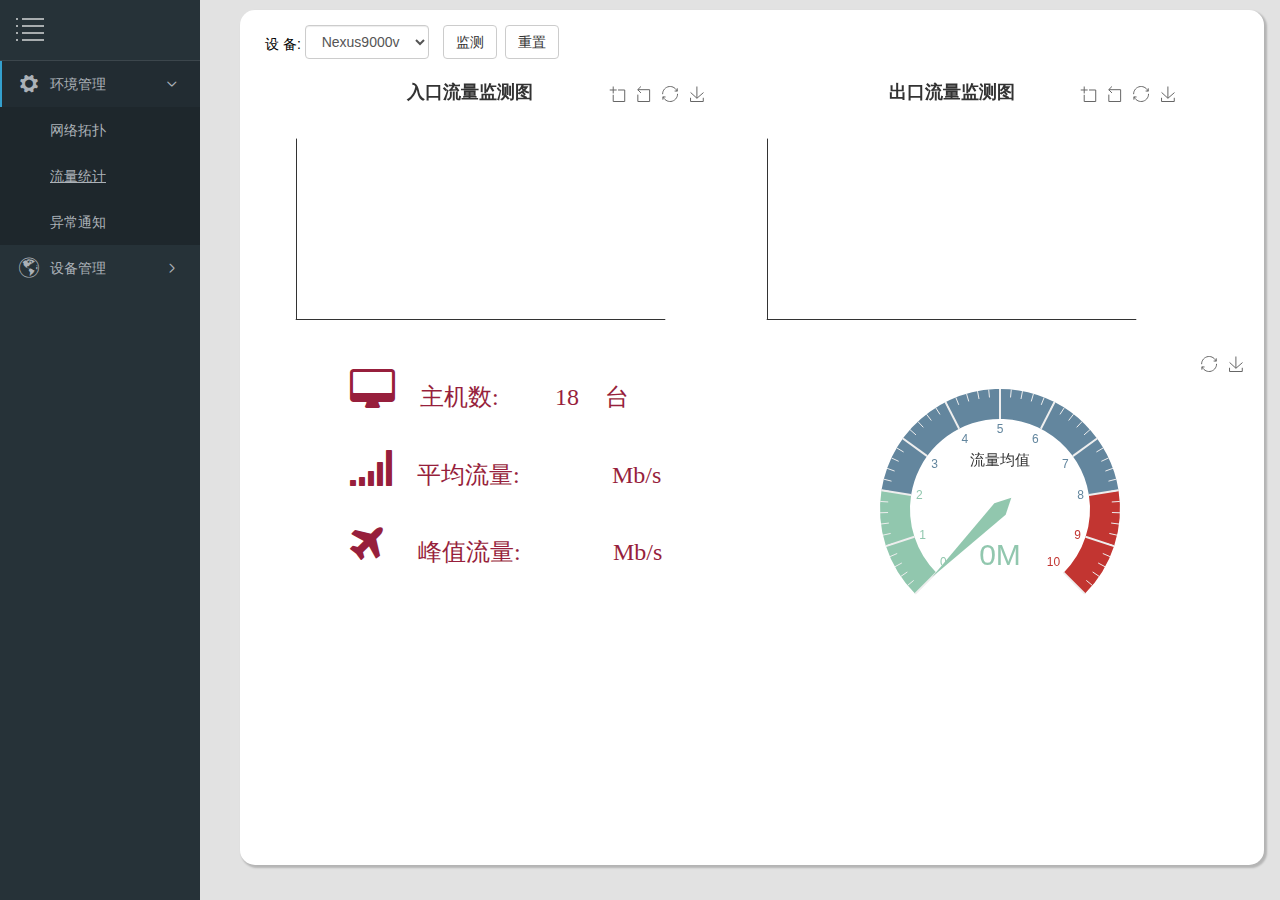
==== tongji.html @ d3734d1b "把源码上传供服务器端下载" ====
<!DOCTYPE html>
<html lang="en">
<head>
    <meta charset="UTF-8">
    <meta name="viewport" content="width=device-width, initial-scale=1.0">
    <!--引入bootstrap文件-->
    <link href="bootstrap/css/bootstrap.min.css" rel="stylesheet">
    <!--引入font-awesome-->
    <link rel="stylesheet" href="font-awesome/css/font-awesome.min.css">
    <!--引入Echarts文件-->
    <script src="js/echarts.min.js"></script>
    <!--引入侧边导航栏-->
    <link href="css/htmleaf-demo.css" rel="stylesheet">
    <link href="css/nav.css" rel="stylesheet">
    <link href="fonts/iconfont.css", rel="stylesheet">
    <script type="text/javascript" src="js/jquery-1.11.0.min.js"></script>
    <script type="text/javascript" src="js/nav.js"></script>

    <link href="css/notiflix-1.3.0.min.css" rel="stylesheet">
    <script type="text/javascript" src="js/notiflix-1.3.0.min.js"></script>
    <title>统计信息</title>

    <style>
        div.info-item{
            margin-top: 15px;
            font-family: Consolas,微软雅黑;
            color: #971f3c;
            width: 80%;
            height: 25%;
        }
        div.card{
            background-color: white;
            height: 100%;
            margin: 10px;
            margin-left: 15px;
            float: left;
            border-radius: 15px;
            box-shadow: 2px 2px 2px 1px rgba(0, 0, 0, 0.2);
        }

    </style>

</head>
<body>

    <div id="placehold" style="width: 220px;height: 100%;float: left"></div>

    <div id="main" class="card" style="width: 80%;height: 95%; float: left;margin-left: 20px;">
        <!--图表-->
        <div style="width: 100%;height:50%;float: left;margin-top: 10px;color: black">
            <form class="form-inline" style="padding-left: 25px;margin-bottom: 15px">
                <div class="form-group">
                    <h5 class="form-control-static">设 备: </h5>
                </div>
                <div class="form-group">
                    <select id="input-device" class="form-control">
                        <option value="R1">Nexus9000v</option>
                        <option value="R1">router1</option>
                        <option value="R2">router2</option>
                    </select>
                </div>
                <input id="btn-jiekou" type="button" style="margin-left: 10px;outline: none" class="btn btn-default" value="监测">
                <input id="btn-reset" type="button" style="margin-left: 5px;outline: none" class="btn btn-default" value="重置">
            </form>

            <div id="line-chart1" style="width: 45%;height: 300px;margin-left:10px;float: left;"></div>

            <div id="line-chart2" style="width: 45%;height: 300px;margin-left:10px;float: left;"></div>



        <div style="width: 100%;height:30%;float: left;margin-top: -30px">

            <div id="digit-info" style="width: 400px;height: 250px;margin-left:110px;float: left;">
                <div class="info-item">
                    <div style="width:auto;float:left;margin-top: 5px">
                        <span class="fa fa-desktop fa-3x"></span>
                    </div>
                    <div style="width: 50%;float: left;margin-left: 25px;">
                        <h3 style="width: 120px">主机数:</h3>
                    </div>
                    <div>
                        <h3 id="hostnum" style="width: 50px;float: left;margin-left: -25px">18</h3>
                    </div>
                    <div style="width: 30px;float: left;">
                        <h3>台</h3>
                    </div>
                </div>

                <div class="info-item">
                    <div style="width:auto;float:left;margin-top: 5px">
                        <span class="fa fa-signal fa-3x"></span>
                    </div>
                    <div style="width: 50%;float: left;margin-left: 25px">
                        <h3 style="width: 120px">平均流量:</h3>
                    </div>
                    <div style="width: 60px;float: left;margin-left: -25px">
                        <h3 id="liuliangvalue-avg"></h3>
                    </div>
                    <div style="width: 30px;float: left;">
                        <h3>Mb/s</h3>
                    </div>
                </div>

                <div class="info-item">
                    <div style="width:auto;float:left;margin-top: 5px">
                        <span class="fa fa-plane fa-3x"></span>
                    </div>
                    <div style="width: 50%;float: left;margin-left: 35px">
                        <h3 style="width: 120px">峰值流量:</h3>
                    </div>
                    <div style="width: 60px;float: left;margin-left: -25px">
                        <h3 id="liuliangvalue-max"></h3>
                    </div>
                    <div style="width: 30px;float: left;">
                        <h3>Mb/s</h3>
                    </div>
                </div>
            </div>

            <div id="gauge-chart" style="width: 500px;height: 320px;margin-left: 0px;float: left"></div>

        </div>

    </div>


    <!--侧边栏-->
    <div class="nav" style="width: 200px;height: 100%;">
        <div class="nav-top">
            <div id="mini" style="border-bottom:1px solid rgba(255,255,255,.1)"><img src="images/mini.png" ></div>
        </div>
        <ul>
            <li class="nav-item">
                <a id="a-huanjing" href="javascript:;"><i class="my-icon nav-icon icon_1"></i><span>环境管理</span><i class="my-icon nav-more"></i></a>
                <ul>
                    <li><a id="nav-item-tuopu" href="javascript:;"><span>网络拓扑</span></a></li>
                    <li><a id="nav-item-info" href="javascript:;"><span>流量统计</span></a></li>
                    <li><a id="nav-item-yichang" href="javascript:;"><span>异常通知</span></a></li>
                </ul>
            </li>
            <li class="nav-item">
                <a href="javascript:;"><i class="my-icon nav-icon icon_2"></i><span>设备管理</span><i class="my-icon nav-more"></i></a>
                <ul>
                    <li><a id="nav-item-shebei" href="javascript:;"><span>设备列表</span></a></li>
                    <li><a id="nav-item-rizhi" href="javascript:;"><span>设备配置</span></a></li>
                </ul>
            </li>
            <!--<li class="nav-item">-->
                <!--<a href="javascript:;"><i class="my-icon nav-icon icon_3"></i><span>其  它</span><i class="my-icon nav-more"></i></a>-->
                <!--<ul>-->
                    <!--<li><a id="nav-item-guanyu" href="javascript:;"><span>关于我们</span></a></li>-->
                <!--</ul>-->
            <!--</li>-->
        </ul>
    </div>
</body>
</html>

<!--这一部分是点击跳转网页并保持导航条展开状态-->
<script type="text/javascript">
    $(document).ready(function () {
        if (!$('#a-huanjing').hasClass('nav-mini')) {
            if ($('.nav').next().css('display') == "none") {

                $('#nav-item-info').css("text-decoration", "underline");
                //展开未展开
                $('.nav-item').children('ul').slideUp(0);
                $('#a-huanjing').next('ul').slideDown(0);
                $('#a-huanjing').parent('li').addClass('nav-show').siblings('li').removeClass('nav-show');
            }else{
                //收缩已展开
                $('#a-huanjing').next('ul').slideUp(300);
                $('.nav-item.nav-show').removeClass('nav-show');
            }
        }
    })

    $("#btn-jiekou").click(function () {
        data_ru.splice(0,data_ru.length);
        data_chu.splice(0,data_chu.length);
        cnt=0;

        var tmp = document.getElementById("input-device");
        device = tmp.value;

        get_liuliang_from_device(device);
        Notiflix.Notify.Init();
        Notiflix.Notify.Success('开始监测核心交换机接口流量~');
    });
    
    $("#btn-reset").click(function () {
        location.reload();
    })


    var lineChart1 = echarts.init(document.getElementById('line-chart1'));
    //                var base = +new Date(2019, 7, 1);
    //                var oneDay = 24 * 3600 * 1000;
    //                var date = [];
    //                var data = [Math.random() * 300];
    //                for (var i = 1; i < 20000; i++) {
    //                    var now = new Date(base += oneDay);
    //                    date.push([now.getFullYear(), now.getMonth(), now.getDate()+1].join('/'));
    //                    data.push(Math.round((Math.random() - 0.5) * 20 + data[i - 1]));
    //                }

    var date = []
    var data_ru = []
    var option1 = {
        tooltip: {
            trigger: 'axis',
            position: function (pt) {
                return [pt[0], '10%'];
            }
        },
        title: {
            left: 'center',
            text: '入口流量监测图    ',
        },
        toolbox: {
            feature: {
                dataZoom: {
                    yAxisIndex: 'none'
                },
                restore: {},
                saveAsImage: {}
            }
        },
        xAxis: {
            type: 'category',
            boundaryGap: false,
            data: date
        },
        yAxis: {
            type: 'value',
            boundaryGap: [0, '100%']
        },
//                    dataZoom: [{
//                        type: 'inside',
//                        start: 0,
//                        end: 10
//                    }, {
//                        start: 0,
//                        end: 10,
//                        handleIcon: 'M10.7,11.9v-1.3H9.3v1.3c-4.9,0.3-8.8,4.4-8.8,9.4c0,5,3.9,9.1,8.8,9.4v1.3h1.3v-1.3c4.9-0.3,8.8-4.4,8.8-9.4C19.5,16.3,15.6,12.2,10.7,11.9z M13.3,24.4H6.7V23h6.6V24.4z M13.3,19.6H6.7v-1.4h6.6V19.6z',
//                        handleSize: '80%',
//                        handleStyle: {
//                            color: '#fff',
//                            shadowBlur: 3,
//                            shadowColor: 'rgba(0, 0, 0, 0.6)',
//                            shadowOffsetX: 2,
//                            shadowOffsetY: 2
//                        }
//                    }],
        series: [
            {
                name:'核心交换机接口流量(单位:Mb)',
                type:'line',
                smooth:true,
                symbol: 'none',
                sampling: 'average',
                itemStyle: {
                    color: 'rgb(255, 70, 131)'
                },
                areaStyle: {
                    color: new echarts.graphic.LinearGradient(0, 0, 0, 1, [{
                        offset: 0,
                        color: 'rgb(255, 158, 68)'
                    }, {
                        offset: 1,
                        color: 'rgb(255, 70, 131)'
                    }])
                },
                data: data_ru
            }
        ]
    };
    lineChart1.setOption(option1);


    var lineChart2 = echarts.init(document.getElementById('line-chart2'));
    var data_chu = []
    var option2 = {
        tooltip: {
            trigger: 'axis',
            position: function (pt) {
                return [pt[0], '10%'];
            }
        },
        title: {
            left: 'center',
            text: '出口流量监测图',
        },
        toolbox: {
            feature: {
                dataZoom: {
                    yAxisIndex: 'none'
                },
                restore: {},
                saveAsImage: {}
            }
        },
        xAxis: {
            type: 'category',
            boundaryGap: false,
            data: date
        },
        yAxis: {
            type: 'value',
            boundaryGap: [0, '100%']
        },
        series: [
            {
                name:'核心交换机接口流量(单位:Mb)',
                type:'line',
                smooth:true,
                symbol: 'none',
                sampling: 'average',
                itemStyle: {
                    color: 'rgb(255, 70, 131)'
                },
                areaStyle: {
                    color: new echarts.graphic.LinearGradient(0, 0, 0, 1, [{
                        offset: 0,
                        color: 'rgb(255, 158, 68)'
                    }, {
                        offset: 1,
                        color: 'rgb(255, 70, 131)'
                    }])
                },
                data: data_chu
            }
        ]
    };
    lineChart2.setOption(option2);
    cnt=0
    var tempmax=0;
    var last_in=-1;
    var last_out=-1;
    var tempAvg=[];

    function get_liuliang_from_device(device) {
        setInterval(function () {
            $.ajax({
                url:"http://127.0.0.1:5000/showr/"+device,
                type:"GET",
                crossDomain:true,
                dataType:"json",
                contentType:"application/json",
                success:function (res) {
                    var ru = res.sumin;
                    var chu = res.sumout;
//                    ru = ru/1000;                       //转换成Mb
//                    chu = chu/1000;

                    if(last_in!=-1&&last_out!=-1){
                        theta_ru = ru-last_in;
                        theta_chu = chu-last_out;
                        theta_ru = Math.floor(theta_ru*100)/100;          //保留2位小数
                        theta_chu = Math.floor(theta_chu*100)/100;
                        data_ru.push(theta_ru);
                        data_chu.push(theta_chu);
                        date.push(cnt);
                        cnt++;
                        console.log(theta_ru);
                        console.log(theta_chu);
                        lineChart1.setOption(option1);
                        lineChart2.setOption(option2);
                        tempAvg.push(theta_ru);
                        if(cnt%3==0){
                            var avg = (tempAvg[0]+tempAvg[1]+tempAvg[2])/3;
                            avg = Math.floor(avg*100)/100;
                            tempAvg.splice(0,tempAvg.length);
                            console.log("平均流量:"+avg);
                            $("#liuliangvalue-avg").html(avg);
                            if(theta_ru>tempmax){
                                tempmax=theta_ru;
                            }
                            $("#liuliangvalue-max").html(tempmax);

                            if($("#liuliangvalue-avg").html()){
                                option.series[0].data[0].value = $("#liuliangvalue-avg").html();
                                gaugeChart.setOption(option, true);
                            }
                            gaugeChart.setOption(option);

                        }
                    }
                    last_in = ru;
                    last_out = chu;
                },
                error:function () {
                    console.log('请求失败');
                }
            })
        },1000);
    }


    var gaugeChart = echarts.init(document.getElementById('gauge-chart'));
    option = {
        tooltip : {
            formatter: "{a} <br/>{b} : {c}%"
        },
        toolbox: {
            feature: {
                restore: {},
                saveAsImage: {}
            }
        },
        series: [
            {
                min:0,
                max:10,
                name: '流量均值',
                type: 'gauge',
                detail: {formatter:'{value}M'},
                data: [{value: 0, name: '流量均值'}]
            }
        ]
    };
    gaugeChart.setOption(option);

</script>
---- css/htmleaf-demo.css ----
@font-face {
	font-family: 'icomoon';
	src:url('../fonts/icomoon.eot?rretjt');
	src:url('../fonts/icomoon.eot?#iefixrretjt') format('embedded-opentype'),
		url('../fonts/icomoon.woff?rretjt') format('woff'),
		url('../fonts/icomoon.ttf?rretjt') format('truetype'),
		url('../fonts/icomoon.svg?rretjt#icomoon') format('svg');
	font-weight: normal;
	font-style: normal;
}

[class^="icon-"], [class*=" icon-"] {
	font-family: 'icomoon';
	speak: none;
	font-style: normal;
	font-weight: normal;
	font-variant: normal;
	text-transform: none;
	line-height: 1;

	/* Better Font Rendering =========== */
	-webkit-font-smoothing: antialiased;
	-moz-osx-font-smoothing: grayscale;
}

body, html { font-size: 100%; 	padding: 0; margin: 0;}

/* Reset */
*,
*:after,
*:before {
	-webkit-box-sizing: border-box;
	-moz-box-sizing: border-box;
	box-sizing: border-box;
}

/* Clearfix hack by Nicolas Gallagher: http://nicolasgallagher.com/micro-clearfix-hack/ */
.clearfix:before,
.clearfix:after {
	content: " ";
	display: table;
}

.clearfix:after {
	clear: both;
}

body{
	background: #494A5F;
	color: #D5D6E2;
	font-weight: 500;
	font-size: 1.05em;
	font-family: "Microsoft YaHei","Segoe UI", "Lucida Grande", Helvetica, Arial,sans-serif;
}
.htmleaf-links a{ color: rgba(255, 255, 255, 0.6);outline: none;text-decoration: none;-webkit-transition: 0.2s;transition: 0.2s;}
.htmleaf-links a:hover,.htmleaf-links a:focus{color:#74777b;text-decoration: none;}
.htmleaf-container{
	margin: 0 auto;
}

.bgcolor-1 { background: #f0efee; }
.bgcolor-2 { background: #f9f9f9; }
.bgcolor-3 { background: #e8e8e8; }/*light grey*/
.bgcolor-4 { background: #2f3238; color: #fff; }/*Dark grey*/
.bgcolor-5 { background: #df6659; color: #521e18; }/*pink1*/
.bgcolor-6 { background: #2fa8ec; }/*sky blue*/
.bgcolor-7 { background: #d0d6d6; }/*White tea*/
.bgcolor-8 { background: #3d4444; color: #fff; }/*Dark grey2*/
.bgcolor-9 { background: #ef3f52; color: #fff;}/*pink2*/
.bgcolor-10{ background: #64448f; color: #fff;}/*Violet*/
.bgcolor-11{ background: #3755ad; color: #fff;}/*dark blue*/
.bgcolor-12{ background: #3498DB; color: #fff;}/*light blue*/
.bgcolor-20{ background: #494A5F;color: #D5D6E2;}
/* Header */
.htmleaf-header{
	padding: 1em 190px 1em;
	letter-spacing: -1px;
	text-align: center;
	background: #66677c;
}
.htmleaf-header h1 {
	color: #D5D6E2;
	font-weight: 600;
	font-size: 2em;
	line-height: 1;
	margin-bottom: 0;
}
.htmleaf-header h1 span {
	display: block;
	font-size: 60%;
	font-weight: 400;
	padding: 0.8em 0 0.5em 0;
	color: #c3c8cd;
}
/*nav*/
.htmleaf-demo a{color: #fff;text-decoration: none;}
.htmleaf-demo{width: 100%;padding-bottom: 1.2em;}
.htmleaf-demo a{display: inline-block;margin: 0.5em;padding: 0.6em 1em;border: 3px solid #fff;font-weight: 700;}
.htmleaf-demo a:hover{opacity: 0.6;}
.htmleaf-demo a.current{background:#1d7db1;color: #fff; }
/* Top Navigation Style */
.htmleaf-links {
	position: relative;
	display: inline-block;
	white-space: nowrap;
	font-size: 1.5em;
	text-align: center;
}

.htmleaf-links::after {
	position: absolute;
	top: 0;
	left: 50%;
	margin-left: -1px;
	width: 2px;
	height: 100%;
	background: #dbdbdb;
	content: '';
	-webkit-transform: rotate3d(0,0,1,22.5deg);
	transform: rotate3d(0,0,1,22.5deg);
}

.htmleaf-icon {
	display: inline-block;
	margin: 0.5em;
	padding: 0em 0;
	width: 1.5em;
	text-decoration: none;
}

.htmleaf-icon span {
	display: none;
}

.htmleaf-icon:before {
	margin: 0 5px;
	text-transform: none;
	font-weight: normal;
	font-style: normal;
	font-variant: normal;
	font-family: 'icomoon';
	line-height: 1;
	speak: none;
	-webkit-font-smoothing: antialiased;
}
/* footer */
.htmleaf-footer{width: 100%;padding-top: 10px;}
.htmleaf-small{font-size: 0.8em;}
.center{text-align: center;}
/****/
.related {
	color: #fff;
	background: #494A5F;
	text-align: center;
	font-size: 1.25em;
	padding: 0.5em 0;
	overflow: hidden;
}

.related > a {
	vertical-align: top;
	width: calc(100% - 20px);
	max-width: 340px;
	display: inline-block;
	text-align: center;
	margin: 20px 10px;
	padding: 25px;
	font-family: "Microsoft YaHei","宋体","Segoe UI", "Lucida Grande", Helvetica, Arial,sans-serif, FreeSans, Arimo;
}
.related a {
	display: inline-block;
	text-align: left;
	margin: 20px auto;
	padding: 10px 20px;
	opacity: 0.8;
	-webkit-transition: opacity 0.3s;
	transition: opacity 0.3s;
	-webkit-backface-visibility: hidden;
	text-decoration: none;
}

.related a:hover,
.related a:active {
	opacity: 1;
}

.related a img {
	max-width: 100%;
	opacity: 0.8;
	border-radius: 4px;
}
.related a:hover img,
.related a:active img {
	opacity: 1;
}
.related h3{font-family: "Microsoft YaHei", sans-serif;font-size: 1.2em}
.related a h3 {
	font-size: 0.85em;
	font-weight: 300;
	margin-top: 0.15em;
	color: #fff;
}
/* icomoon */
.icon-htmleaf-home-outline:before {
	content: "\e5000";
}

.icon-htmleaf-arrow-forward-outline:before {
	content: "\e5001";
}

@media screen and (max-width: 1024px) {
	.htmleaf-header {
		padding: 2em 10% 2em;
	}
	.htmleaf-header h1 {
        font-size:1.4em;
    }
    .htmleaf-links{font-size: 1.4em}
}

@media screen and (max-width: 960px) {
	.htmleaf-header {
		padding: 2em 10% 2em;
	}
	.htmleaf-header h1 {
        font-size:1.2em;
    }
    .htmleaf-links{font-size: 1.2em}
    .related h3{font-size: 1em;}
	.related a h3 {
		font-size: 0.8em;
	}
}

@media screen and (max-width: 766px) {
	.htmleaf-header h1 {
        font-size:1.3em;
    }
    .htmleaf-links{font-size: 1.3em}
}

@media screen and (max-width: 640px) {
	.htmleaf-header {
		padding: 2em 10% 2em;
	}
	.htmleaf-header h1 {
        font-size:1em;
    }
    .htmleaf-links{font-size: 1em}
    .related h3{font-size: 0.8em;}
	.related a h3 {
		font-size: 0.6em;
	}
}
---- css/nav.css ----
@charset "utf-8";
/* 以下实际使用若已初始化可删除 .nav height父级需逐级设置为100%*/
body,html{height: 100%;background: #E2E2E2}
body,ul{margin:0;padding:0}
body{font:14px "微软雅黑","宋体","Arial Narrow",HELVETICA;-webkit-text-size-adjust:100%;} 
li{list-style:none} 
a{text-decoration:none;}
/* 以上实际使用若已初始化可删除 */

/* nav */
.nav{width: 220px;height: 100%;background: #263238;transition: all .3s; position: absolute;top:0;left: 0;}
.nav a{display: block;overflow: hidden;padding-left: 20px;line-height: 46px;max-height: 46px;color: #ABB1B7;transition: all .3s;}
.nav a span{margin-left: 30px;}
.nav-item{position: relative;}
.nav-item.nav-show{border-bottom: none;}
.nav-item ul{display: none;background: rgba(0,0,0,.1);}
.nav-item.nav-show ul{display: block;}
.nav-item>a:before{content: "";position: absolute;left: 0px;width: 2px;height: 46px;background: #34A0CE;opacity:0;transition: all .3s;}
.nav .nav-icon{font-size: 20px;position: absolute;margin-left:-1px;}
/* 此处修改导航图标 可自定义iconfont 替换*/
.icon_1::after{content: "\e611";}
.icon_2::after{content: "\e669";}
.icon_3::after{content: "\e61d";}
/*---------------------*/
.nav-more{float:right;margin-right: 20px;font-size: 12px;transition: transform .3s;}
/* 此处为导航右侧箭头 如果自定义iconfont 也需要替换*/
.nav-more::after{content: "\e621";}
/*---------------------*/
.nav-show .nav-more{transform:rotate(90deg);}
.nav-show,.nav-item>a:hover{color: #FFF;background:rgba(0,0,0,.1);}
.nav-show>a:before,.nav-item>a:hover:before{opacity:1;}
.nav-item li:hover a{color: #FFF;background: rgba(0, 0, 0,.1);}

/* nav-mini */
.nav-mini.nav{width: 60px;}
.nav-mini.nav .nav-icon{/* margin-left:-2px; */}
.nav-mini.nav .nav-item>a span{display: none;}
.nav-mini.nav .nav-more{margin-right: -20px;}
.nav-mini.nav .nav-item ul{position: absolute;top:0px;left:60px;width: 180px;z-index: 99;background:#3C474C;overflow: hidden;}
.nav-mini.nav .nav-item:hover{background:rgba(255,255,255,.1);}
.nav-mini.nav .nav-item:hover .nav-item a{color:#FFF;}
.nav-mini.nav .nav-item:hover a:before{opacity:1;}
.nav-mini.nav .nav-item:hover ul{display: block;}
---- fonts/iconfont.css ----
@font-face {font-family: "my-icon";
  src: url('iconfont.eot?t=1507649649871'); /* IE9*/
  src: url('iconfont.eot?t=1507649649871#iefix') format('embedded-opentype'), /* IE6-IE8 */
  url('[data-uri]') format('woff'),
  url('iconfont.ttf?t=1507649649871') format('truetype'), /* chrome, firefox, opera, Safari, Android, iOS 4.2+*/
  url('iconfont.svg?t=1507649649871#my-icon') format('svg'); /* iOS 4.1- */
}

.my-icon {
  font-family:"my-icon" !important;
  font-size:16px;
  font-style:normal;
  -webkit-font-smoothing: antialiased;
  -moz-osx-font-smoothing: grayscale;
}

.icon-touxiang:before { content: "\e62c"; }

.icon-crmtubiaohuaban35fuben3773:before { content: "\e85f"; }

.icon-shengyuliuliang:before { content: "\e650"; }

.icon-user:before { content: "\e61a"; }

.icon-mianfeishiyong:before { content: "\e618"; }

.icon-tuichu:before { content: "\e60b"; }

.icon-iconset0253:before { content: "\e698"; }

.icon-iconset0308:before { content: "\e6cf"; }

.icon-chongzhi:before { content: "\e600"; }

.icon-chongzhi1:before { content: "\e676"; }

.icon-dunpai:before { content: "\e620"; }

.icon-chongzhi-copy:before { content: "\e78e"; }

.icon-chongzhi4:before { content: "\e6b4"; }

.icon-shezhichilun:before { content: "\e62b"; }

.icon-chongzhi2:before { content: "\e6c7"; }

.icon-caidanlanaipinpai:before { content: "\e68f"; }

.icon-chongzhi5:before { content: "\e67a"; }

.icon-alarm:before { content: "\e604"; }

.icon-power:before { content: "\e65c"; }

.icon-users:before { content: "\e685"; }

.icon-worldwide:before { content: "\e690"; }

.icon-5daqu:before { content: "\e669"; }

.icon-touxiang1:before { content: "\e60e"; }

.icon-yonghu:before { content: "\e616"; }

.icon-daochuExcelbiaoge:before { content: "\e61d"; }

.icon-chilun:before { content: "\e611"; }

.icon-qunzu:before { content: "\e696"; }

.icon-shousuodaohangicon:before { content: "\e6bc"; }

.icon-jiantou:before { content: "\e612"; }

.icon-jiantouxiangyou:before { content: "\e621"; }

.icon-jiantouxiangshang:before { content: "\e622"; }

.icon-jiantouxiangzuo:before { content: "\e623"; }
---- css/notiflix-1.3.0.min.css ----
﻿/*! Notiflix ('https://www.notiflix.com') -- Version: 1.3.0 -- Author: Furkan MT -- Copyright 2019 Notiflix, MIT Licence ('https://opensource.org/licenses/MIT') */
[id^=NotiflixNotifyWrap]{position:fixed;z-index:1001;opacity:1;right:10px;top:10px;width:280px;max-width:96%;box-sizing:border-box;background:0 0}[id^=NotiflixNotifyWrap] *{box-sizing:border-box}[id^=NotiflixNotifyWrap]>div{-webkit-user-select:none;-moz-user-select:none;-ms-user-select:none;user-select:none;font-family:Quicksand,sans-serif;width:100%;display:inline-block;position:relative;margin:0 0 10px;border-radius:5px;background:#1e1e1e;color:#fff;padding:10px 12px;font-size:14px;line-height:1.2}[id^=NotiflixNotifyWrap]>div:last-child{margin:0}[id^=NotiflixNotifyWrap]>div.with-callback{cursor:pointer}[id^=NotiflixNotifyWrap] ::selection{background:inherit}[id^=NotiflixNotifyWrap]>div.with-icon{padding:8px}[id^=NotiflixNotifyWrap]>div.with-close{padding:10px 30px 10px 12px}[id^=NotiflixNotifyWrap]>div.with-icon.with-close{padding:6px 30px 6px 6px}[id^=NotiflixNotifyWrap]>div>span.the-message{font-weight:500;font-family:inherit!important;word-break:break-all;word-break:break-word}[id^=NotiflixNotifyWrap]>div>span.click-to-close{cursor:pointer;transition:all .2s ease-in-out;position:absolute;right:8px;top:0;bottom:0;margin:auto;color:inherit;width:16px;height:16px}[id^=NotiflixNotifyWrap]>div>span.click-to-close:hover{transform:rotate(90deg)}[id^=NotiflixNotifyWrap]>div>span.click-to-close>svg{position:absolute;width:16px;height:16px;right:0;top:0}[id^=NotiflixNotifyWrap]>div>.nmi{position:absolute;width:40px;height:40px;font-size:30px;line-height:40px;text-align:center;left:8px;top:0;bottom:0;margin:auto;border-radius:inherit}[id^=NotiflixNotifyWrap]>div>.wfa.shadow{color:inherit;background:rgba(0,0,0,.15);box-shadow:inset 0 0 34px rgba(0,0,0,.2);text-shadow:0 0 10px rgba(0,0,0,.3)}[id^=NotiflixNotifyWrap]>div>span.with-icon{position:relative;float:left;width:calc(100% - 40px);margin:0 0 0 40px;padding:0 0 0 10px;box-sizing:border-box}[id^=NotiflixNotifyWrap]>div.rtl-on>.nmi{left:auto;right:8px}[id^=NotiflixNotifyWrap]>div.rtl-on>span.with-icon{padding:0 10px 0 0;margin:0 40px 0 0}[id^=NotiflixNotifyWrap]>div.rtl-on>span.click-to-close{right:auto;left:8px}[id^=NotiflixNotifyWrap]>div.with-icon.with-close.rtl-on{padding:6px 6px 6px 30px}[id^=NotiflixNotifyWrap]>div.with-close.rtl-on{padding:10px 12px 10px 30px}[id^=NotiflixNotifyOverlay].with-animation,[id^=NotiflixNotifyWrap]>div.with-animation.nx-fade{animation:notify-animation-fade .3s ease-in-out 0s normal;-webkit-animation:notify-animation-fade .3s ease-in-out 0s normal}@keyframes notify-animation-fade{0%{opacity:0}100%{opacity:1}}@-webkit-keyframes notify-animation-fade{0%{opacity:0}100%{opacity:1}}[id^=NotiflixNotifyWrap]>div.with-animation.nx-zoom{animation:notify-animation-zoom .3s ease-in-out 0s normal;-webkit-animation:notify-animation-zoom .3s ease-in-out 0s normal}@keyframes notify-animation-zoom{0%{transform:scale(0)}50%{transform:scale(1.05)}100%{transform:scale(1)}}@-webkit-keyframes notify-animation-zoom{0%{transform:scale(0)}50%{transform:scale(1.05)}100%{transform:scale(1)}}[id^=NotiflixNotifyWrap]>div.with-animation.nx-from-right{animation:notify-animation-from-right .3s ease-in-out 0s normal;-webkit-animation:notify-animation-from-right .3s ease-in-out 0s normal}@keyframes notify-animation-from-right{0%{right:-300px;opacity:0}50%{right:8px;opacity:1}100%{right:0;opacity:1}}@-webkit-keyframes notify-animation-from-right{0%{right:-300px;opacity:0}50%{right:8px;opacity:1}100%{right:0;opacity:1}}[id^=NotiflixNotifyWrap]>div.with-animation.nx-from-left{animation:notify-animation-from-left .3s ease-in-out 0s normal;-webkit-animation:notify-animation-from-left .3s ease-in-out 0s normal}@keyframes notify-animation-from-left{0%{left:-300px;opacity:0}50%{left:8px;opacity:1}100%{left:0;opacity:1}}@-webkit-keyframes notify-animation-from-left{0%{left:-300px;opacity:0}50%{left:8px;opacity:1}100%{left:0;opacity:1}}[id^=NotiflixNotifyWrap]>div.with-animation.nx-from-top{animation:notify-animation-from-top .3s ease-in-out 0s normal;-webkit-animation:notify-animation-from-top .3s ease-in-out 0s normal}@keyframes notify-animation-from-top{0%{top:-50px;opacity:0}50%{top:8px;opacity:1}100%{top:0;opacity:1}}@-webkit-keyframes notify-animation-from-top{0%{top:-50px;opacity:0}50%{top:8px;opacity:1}100%{top:0;opacity:1}}[id^=NotiflixNotifyWrap]>div.with-animation.nx-from-bottom{animation:notify-animation-from-bottom .3s ease-in-out 0s normal;-webkit-animation:notify-animation-from-bottom .3s ease-in-out 0s normal}@keyframes notify-animation-from-bottom{0%{bottom:-50px;opacity:0}50%{bottom:8px;opacity:1}100%{bottom:0;opacity:1}}@-webkit-keyframes notify-animation-from-bottom{0%{bottom:-50px;opacity:0}50%{bottom:8px;opacity:1}100%{bottom:0;opacity:1}}[id^=NotiflixNotifyOverlay].with-animation.remove,[id^=NotiflixNotifyWrap]>div.with-animation.nx-fade.remove{opacity:0;animation:notify-remove-fade .3s ease-in-out 0s normal;-webkit-animation:notify-remove-fade .3s ease-in-out 0s normal}@keyframes notify-remove-fade{0%{opacity:1}100%{opacity:0}}@-webkit-keyframes notify-remove-fade{0%{opacity:1}100%{opacity:0}}[id^=NotiflixNotifyWrap]>div.with-animation.nx-zoom.remove{transform:scale(0);animation:notify-remove-zoom .3s ease-in-out 0s normal;-webkit-animation:notify-remove-zoom .3s ease-in-out 0s normal}@keyframes notify-remove-zoom{0%{transform:scale(1)}50%{transform:scale(1.05)}100%{transform:scale(0)}}@-webkit-keyframes notify-remove-zoom{0%{transform:scale(1)}50%{transform:scale(1.05)}100%{transform:scale(0)}}[id^=NotiflixNotifyWrap]>div.with-animation.nx-from-top.remove{opacity:0;animation:notify-remove-to-top .3s ease-in-out 0s normal;-webkit-animation:notify-remove-to-top .3s ease-in-out 0s normal}@keyframes notify-remove-to-top{0%{top:0;opacity:1}50%{top:8px;opacity:1}100%{top:-50px;opacity:0}}@-webkit-keyframes notify-remove-to-top{0%{top:0;opacity:1}50%{top:8px;opacity:1}100%{top:-50px;opacity:0}}[id^=NotiflixNotifyWrap]>div.with-animation.nx-from-right.remove{opacity:0;animation:notify-remove-to-right .3s ease-in-out 0s normal;-webkit-animation:notify-remove-to-right .3s ease-in-out 0s normal}@keyframes notify-remove-to-right{0%{right:0;opacity:1}50%{right:8px;opacity:1}100%{right:-300px;opacity:0}}@-webkit-keyframes notify-remove-to-right{0%{right:0;opacity:1}50%{right:8px;opacity:1}100%{right:-300px;opacity:0}}[id^=NotiflixNotifyWrap]>div.with-animation.nx-from-bottom.remove{opacity:0;animation:notify-remove-to-bottom .3s ease-in-out 0s normal;-webkit-animation:notify-remove-to-bottom .3s ease-in-out 0s normal}@keyframes notify-remove-to-bottom{0%{bottom:0;opacity:1}50%{bottom:8px;opacity:1}100%{bottom:-50px;opacity:0}}@-webkit-keyframes notify-remove-to-bottom{0%{bottom:0;opacity:1}50%{bottom:8px;opacity:1}100%{bottom:-50px;opacity:0}}[id^=NotiflixNotifyWrap]>div.with-animation.nx-from-left.remove{opacity:0;animation:notify-remove-to-left .3s ease-in-out 0s normal;-webkit-animation:notify-remove-to-left .3s ease-in-out 0s normal}@keyframes notify-remove-to-left{0%{left:0;opacity:1}50%{left:8px;opacity:1}100%{left:-300px;opacity:0}}@-webkit-keyframes notify-remove-to-left{0%{left:0;opacity:1}50%{left:8px;opacity:1}100%{left:-300px;opacity:0}}[id^=NotiflixReportWrap]{position:fixed;z-index:1000;width:320px;max-width:96%;box-sizing:border-box;font-family:Quicksand,sans-serif;left:0;right:0;top:20px;color:#1e1e1e;border-radius:25px;background:0 0;margin:auto}[id^=NotiflixReportWrap] *{box-sizing:border-box}[id^=NotiflixReportWrap]>div[class*="-overlay"]{width:100%;height:100%;left:0;top:0;background:rgba(255,255,255,.5);position:fixed;z-index:0}[id^=NotiflixReportWrap]>div[class*="-content"]{width:100%;float:left;border-radius:inherit;padding:10px;filter:drop-shadow(0 0 5px rgba(0,0,0,.1));border:1px solid rgba(0,0,0,.03);background:#f8f8f8;position:relative;z-index:1}[id^=NotiflixReportWrap]>div[class*="-content"]>div[class$="-icon"]{-webkit-user-select:none;-moz-user-select:none;-ms-user-select:none;user-select:none;width:110px;height:110px;display:block;margin:6px auto 12px}[id^=NotiflixReportWrap]>div[class*="-content"]>div[class$="-icon"] svg{min-width:100%;max-width:100%;height:auto}[id^=NotiflixReportWrap]>*>h5{word-break:break-all;word-break:break-word;font-family:inherit!important;font-size:16px;font-weight:500;line-height:1.2;margin:0 0 10px;padding:0 0 10px;border-bottom:1px solid rgba(0,0,0,.1);float:left;width:100%;text-align:center}[id^=NotiflixReportWrap]>*>p{word-break:break-all;word-break:break-word;font-family:inherit!important;font-size:13px;line-height:1.2;float:left;width:100%;padding:0 10px;margin:0 0 10px}[id^=NotiflixReportWrap] a#NXReportButton{word-break:break-all;word-break:break-word;-webkit-user-select:none;-moz-user-select:none;-ms-user-select:none;user-select:none;font-family:inherit!important;transition:all .25s ease-in-out;cursor:pointer;float:right;padding:7px 17px;background:#00b462;font-size:14px;line-height:1.2;font-weight:500;border-radius:inherit!important;color:#fff}[id^=NotiflixReportWrap] a#NXReportButton:hover{padding:7px 20px}[id^=NotiflixReportWrap].rtl-on a#NXReportButton{float:left}[id^=NotiflixReportWrap]>div[class*="-overlay"].with-animation{animation:report-overlay-animation .3s ease-in-out 0s normal;-webkit-animation:report-overlay-animation .3s ease-in-out 0s normal}@keyframes report-overlay-animation{0%{opacity:0}100%{opacity:1}}@-webkit-keyframes report-overlay-animation{0%{opacity:0}100%{opacity:1}}[id^=NotiflixReportWrap]>div[class*="-content"].with-animation.nx-fade{animation:report-animation-fade .3s ease-in-out 0s normal;-webkit-animation:report-animation-fade .3s ease-in-out 0s normal}@keyframes report-animation-fade{0%{opacity:0}100%{opacity:1}}@-webkit-keyframes report-animation-fade{0%{opacity:0}100%{opacity:1}}[id^=NotiflixReportWrap]>div[class*="-content"].with-animation.nx-zoom{animation:report-animation-zoom .3s ease-in-out 0s normal;-webkit-animation:report-animation-zoom .3s ease-in-out 0s normal}@keyframes report-animation-zoom{0%{opacity:0;transform:scale(.5)}50%{opacity:1;transform:scale(1.05)}100%{opacity:1;transform:scale(1)}}@-webkit-keyframes report-animation-zoom{0%{opacity:0;transform:scale(.5)}50%{opacity:1;transform:scale(1.05)}100%{opacity:1;transform:scale(1)}}[id^=NotiflixReportWrap].remove>div[class*="-overlay"].with-animation{opacity:0;animation:report-overlay-animation-remove .3s ease-in-out 0s normal;-webkit-animation:report-overlay-animation-remove .3s ease-in-out 0s normal}@keyframes report-overlay-animation-remove{0%{opacity:1}100%{opacity:0}}@-webkit-keyframes report-overlay-animation-remove{0%{opacity:1}100%{opacity:0}}[id^=NotiflixReportWrap].remove>div[class*="-content"].with-animation.nx-fade{opacity:0;animation:report-animation-fade-remove .3s ease-in-out 0s normal;-webkit-animation:report-animation-fade-remove .3s ease-in-out 0s normal}@keyframes report-animation-fade-remove{0%{opacity:1}100%{opacity:0}}@-webkit-keyframes report-animation-fade-remove{0%{opacity:1}100%{opacity:0}}[id^=NotiflixReportWrap].remove>div[class*="-content"].with-animation.nx-zoom{opacity:0;animation:report-animation-zoom-remove .3s ease-in-out 0s normal;-webkit-animation:report-animation-zoom-remove .3s ease-in-out 0s normal}@keyframes report-animation-zoom-remove{0%{opacity:1;transform:scale(1)}50%{opacity:.5;transform:scale(1.05)}100%{opacity:0;transform:scale(0)}}@-webkit-keyframes report-animation-zoom-remove{0%{opacity:1;transform:scale(1)}50%{opacity:.5;transform:scale(1.05)}100%{opacity:0;transform:scale(0)}}[id^=NotiflixLoadingWrap]{-webkit-user-select:none;-moz-user-select:none;-ms-user-select:none;user-select:none;position:fixed;z-index:1004;width:100%;height:100%;left:0;top:0;right:0;bottom:0;margin:auto;text-align:center;box-sizing:border-box;background:rgba(0,0,0,.8);font-family:Quicksand,sans-serif}[id^=NotiflixLoadingWrap] *{box-sizing:border-box}[id^=NotiflixLoadingWrap].click-to-close{cursor:pointer}[id^=NotiflixLoadingWrap]>div[class*="-icon"]{width:60px;height:60px;position:fixed;transition:top .2s ease-in-out;left:0;top:0;right:0;bottom:0;margin:auto}[id^=NotiflixLoadingWrap]>div[class*="-icon"] img,[id^=NotiflixLoadingWrap]>div[class*="-icon"] svg{max-width:unset;max-height:unset;width:100%;height:100%;position:absolute;left:0;top:0}[id^=NotiflixLoadingWrap]>div[class*="-icon"].with-message{top:-42px}[id^=NotiflixLoadingWrap]>p{position:fixed;left:0;right:0;top:42px;bottom:0;margin:auto;font-family:inherit!important;font-weight:500;line-height:1.2;padding:0 10px;width:100%;font-size:15px;height:18px}[id^=NotiflixLoadingWrap].with-animation{animation:loading-animation-fade .3s ease-in-out 0s normal;-webkit-animation:loading-animation-fade .3s ease-in-out 0s normal}@keyframes loading-animation-fade{0%{opacity:0}100%{opacity:1}}@-webkit-keyframes loading-animation-fade{0%{opacity:0}100%{opacity:1}}[id^=NotiflixLoadingWrap].with-animation.remove{opacity:0;animation:loading-animation-fade-remove .3s ease-in-out 0s normal;-webkit-animation:loading-animation-fade-remove .3s ease-in-out 0s normal}@keyframes loading-animation-fade-remove{0%{opacity:1}100%{opacity:0}}@-webkit-keyframes loading-animation-fade-remove{0%{opacity:1}100%{opacity:0}}[id^=NotiflixLoadingWrap]>p.new{animation:loading-new-message-fade .3s ease-in-out 0s normal;-webkit-animation:loading-new-message-fade .3s ease-in-out 0s normal}@keyframes loading-new-message-fade{0%{opacity:0}100%{opacity:1}}@-webkit-keyframes loading-new-message-fade{0%{opacity:0}100%{opacity:1}}[id^=NotiflixConfirmWrap]{position:fixed;z-index:1003;width:280px;max-width:98%;left:10px;right:10px;top:10px;margin:auto;text-align:center;box-sizing:border-box;background:0 0;font-family:Quicksand,sans-serif}[id^=NotiflixConfirmWrap] *{box-sizing:border-box}[id^=NotiflixConfirmWrap]>div[class*="-overlay"]{width:100%;height:100%;left:0;top:0;background:rgba(255,255,255,.5);position:fixed;z-index:0}[id^=NotiflixConfirmWrap]>div[class*="-content"]{width:100%;float:left;border-radius:25px;padding:10px;margin:0;filter:drop-shadow(0 0 5px rgba(0,0,0,.1));background:#f8f8f8;color:#1e1e1e;position:relative;z-index:1}[id^=NotiflixConfirmWrap]>div[class*="-content"]>div[class*="-head"]{float:left;width:100%}[id^=NotiflixConfirmWrap]>div[class*="-content"]>div[class*="-head"]>h5{float:left;width:100%;margin:0;padding:0 0 10px;border-bottom:1px solid rgba(0,0,0,.1);color:#00b462;font-family:inherit!important;font-size:16px;line-height:1.2;font-weight:500}[id^=NotiflixConfirmWrap]>div[class*="-content"]>div[class*="-head"]>p{font-family:inherit!important;margin:15px 0 20px;padding:0 10px;float:left;width:100%;font-size:14px;line-height:1.2;color:inherit}[id^=NotiflixConfirmWrap]>div[class*="-content"]>div[class*="-buttons"]{-webkit-user-select:none;-moz-user-select:none;-ms-user-select:none;user-select:none;border-radius:inherit;float:left;width:100%}[id^=NotiflixConfirmWrap]>div[class*="-content"]>div[class*="-buttons"]>a{cursor:pointer;font-family:inherit!important;transition:all .25s ease-in-out;float:left;width:48%;padding:10px 5px;border-radius:inherit!important;font-weight:500;font-size:15px;line-height:1.2;color:#f8f8f8}[id^=NotiflixConfirmWrap]>div[class*="-content"]>div[class*="-buttons"]>a.confirm-button-ok{margin:0 2% 0 0;background:#00b462}[id^=NotiflixConfirmWrap]>div[class*="-content"]>div[class*="-buttons"]>a.confirm-button-cancel{margin:0 0 0 2%;background:#a9a9a9}[id^=NotiflixConfirmWrap]>div[class*="-content"]>div[class*="-buttons"]>a.full{margin:0;width:100%}[id^=NotiflixConfirmWrap]>div[class*="-content"]>div[class*="-buttons"]>a:hover{box-shadow:inset 0 -60px 5px -5px rgba(0,0,0,.2)}[id^=NotiflixConfirmWrap].rtl-on>div[class*="-content"]>div[class*="-buttons"],[id^=NotiflixConfirmWrap].rtl-on>div[class*="-content"]>div[class*="-buttons"]>a{transform:rotateY(180deg)}[id^=NotiflixConfirmWrap]>div[class*="-overlay"].with-animation{animation:confirm-overlay-animation .3s ease-in-out 0s normal;-webkit-animation:confirm-overlay-animation .3s ease-in-out 0s normal}@keyframes confirm-overlay-animation{0%{opacity:0}100%{opacity:1}}@-webkit-keyframes confirm-overlay-animation{0%{opacity:0}100%{opacity:1}}[id^=NotiflixConfirmWrap].remove>div[class*="-overlay"].with-animation{opacity:0;animation:confirm-overlay-animation-remove .3s ease-in-out 0s normal;-webkit-animation:confirm-overlay-animation-remove .3s ease-in-out 0s normal}@keyframes confirm-overlay-animation-remove{0%{opacity:1}100%{opacity:0}}@-webkit-keyframes confirm-overlay-animation-remove{0%{opacity:1}100%{opacity:0}}[id^=NotiflixConfirmWrap].with-animation.nx-fade>div[class*="-content"]{animation:confirm-animation-fade .3s ease-in-out 0s normal;-webkit-animation:confirm-animation-fade .3s ease-in-out 0s normal}@keyframes confirm-animation-fade{0%{opacity:0}100%{opacity:1}}@-webkit-keyframes confirm-animation-fade{0%{opacity:0}100%{opacity:1}}[id^=NotiflixConfirmWrap].with-animation.nx-zoom>div[class*="-content"]{animation:confirm-animation-zoom .3s ease-in-out 0s normal;-webkit-animation:confirm-animation-zoom .3s ease-in-out 0s normal}@keyframes confirm-animation-zoom{0%{opacity:0;transform:scale(.5)}50%{opacity:1;transform:scale(1.05)}100%{opacity:1;transform:scale(1)}}@-webkit-keyframes confirm-animation-zoom{0%{opacity:0;transform:scale(.5)}50%{opacity:1;transform:scale(1.05)}100%{opacity:1;transform:scale(1)}}[id^=NotiflixConfirmWrap].with-animation.nx-fade.remove>div[class*="-content"]{opacity:0;animation:confirm-animation-fade-remove .3s ease-in-out 0s normal;-webkit-animation:confirm-animation-fade-remove .3s ease-in-out 0s normal}@keyframes confirm-animation-fade-remove{0%{opacity:1}100%{opacity:0}}@-webkit-keyframes confirm-animation-fade-remove{0%{opacity:1}100%{opacity:0}}[id^=NotiflixConfirmWrap].with-animation.nx-zoom.remove>div[class*="-content"]{opacity:0;animation:confirm-animation-zoom-remove .3s ease-in-out 0s normal;-webkit-animation:confirm-animation-zoom-remove .3s ease-in-out 0s normal}@keyframes confirm-animation-zoom-remove{0%{opacity:1;transform:scale(1)}50%{opacity:.5;transform:scale(1.05)}100%{opacity:0;transform:scale(0)}}@-webkit-keyframes confirm-animation-zoom-remove{0%{opacity:1;transform:scale(1)}50%{opacity:.5;transform:scale(1.05)}100%{opacity:0;transform:scale(0)}}
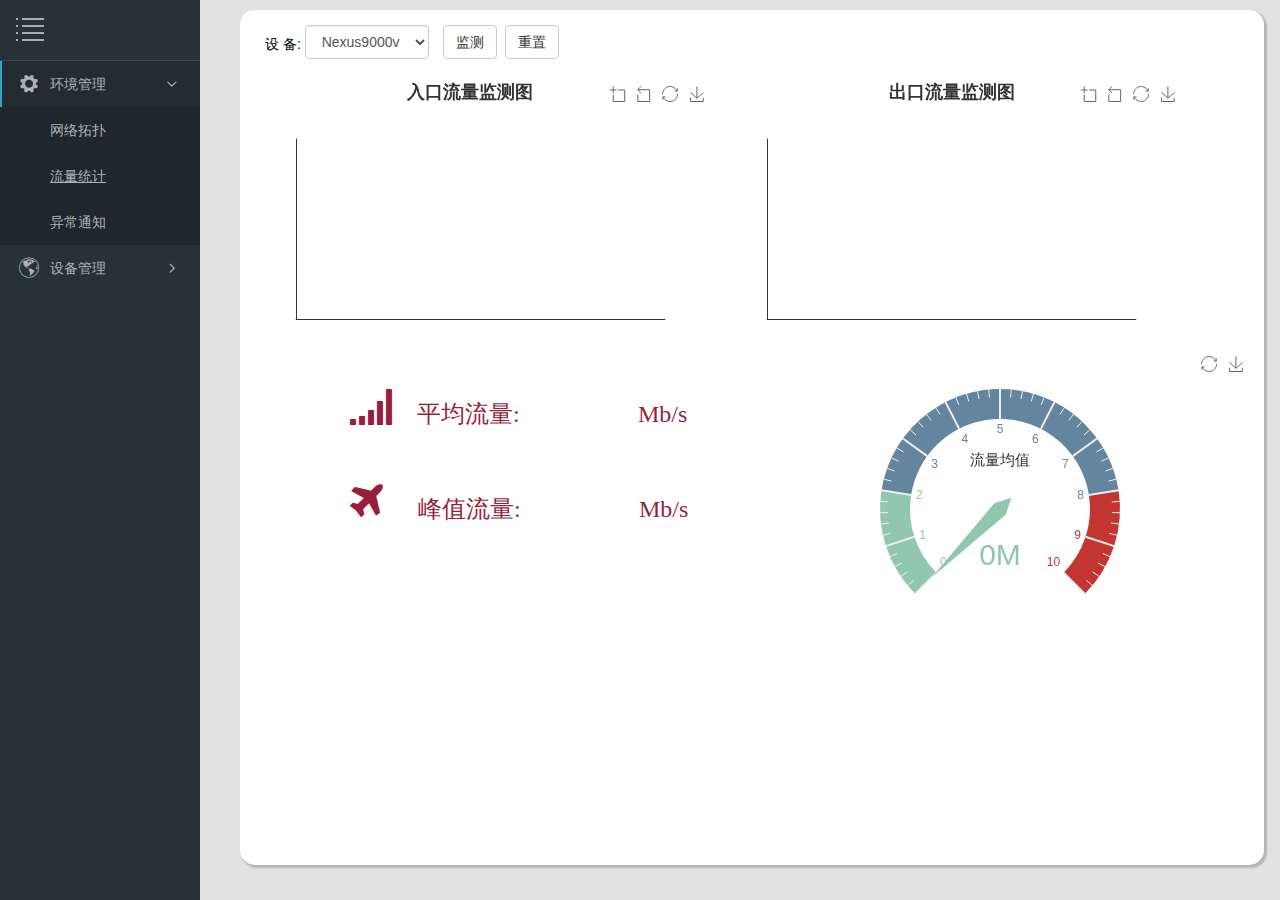
==== commit 061fb92c: "优化了设备列表，改了异常和流量统计页面bug" ====
--- a/tongji.html
+++ b/tongji.html
@@ -22,11 +22,12 @@
 
     <style>
         div.info-item{
-            margin-top: 15px;
+            margin-top: 32px;
             font-family: Consolas,微软雅黑;
             color: #971f3c;
             width: 80%;
             height: 25%;
+
         }
         div.card{
             background-color: white;
@@ -74,21 +75,6 @@
             <div id="digit-info" style="width: 400px;height: 250px;margin-left:110px;float: left;">
                 <div class="info-item">
                     <div style="width:auto;float:left;margin-top: 5px">
-                        <span class="fa fa-desktop fa-3x"></span>
-                    </div>
-                    <div style="width: 50%;float: left;margin-left: 25px;">
-                        <h3 style="width: 120px">主机数:</h3>
-                    </div>
-                    <div>
-                        <h3 id="hostnum" style="width: 50px;float: left;margin-left: -25px">18</h3>
-                    </div>
-                    <div style="width: 30px;float: left;">
-                        <h3>台</h3>
-                    </div>
-                </div>
-
-                <div class="info-item">
-                    <div style="width:auto;float:left;margin-top: 5px">
                         <span class="fa fa-signal fa-3x"></span>
                     </div>
                     <div style="width: 50%;float: left;margin-left: 25px">
@@ -97,7 +83,7 @@
                     <div style="width: 60px;float: left;margin-left: -25px">
                         <h3 id="liuliangvalue-avg"></h3>
                     </div>
-                    <div style="width: 30px;float: left;">
+                    <div style="width: 30px;margin-left: 26px;float: left;">
                         <h3>Mb/s</h3>
                     </div>
                 </div>
@@ -112,7 +98,7 @@
                     <div style="width: 60px;float: left;margin-left: -25px">
                         <h3 id="liuliangvalue-max"></h3>
                     </div>
-                    <div style="width: 30px;float: left;">
+                    <div style="width: 30px;margin-left: 26px;float: left;">
                         <h3>Mb/s</h3>
                     </div>
                 </div>
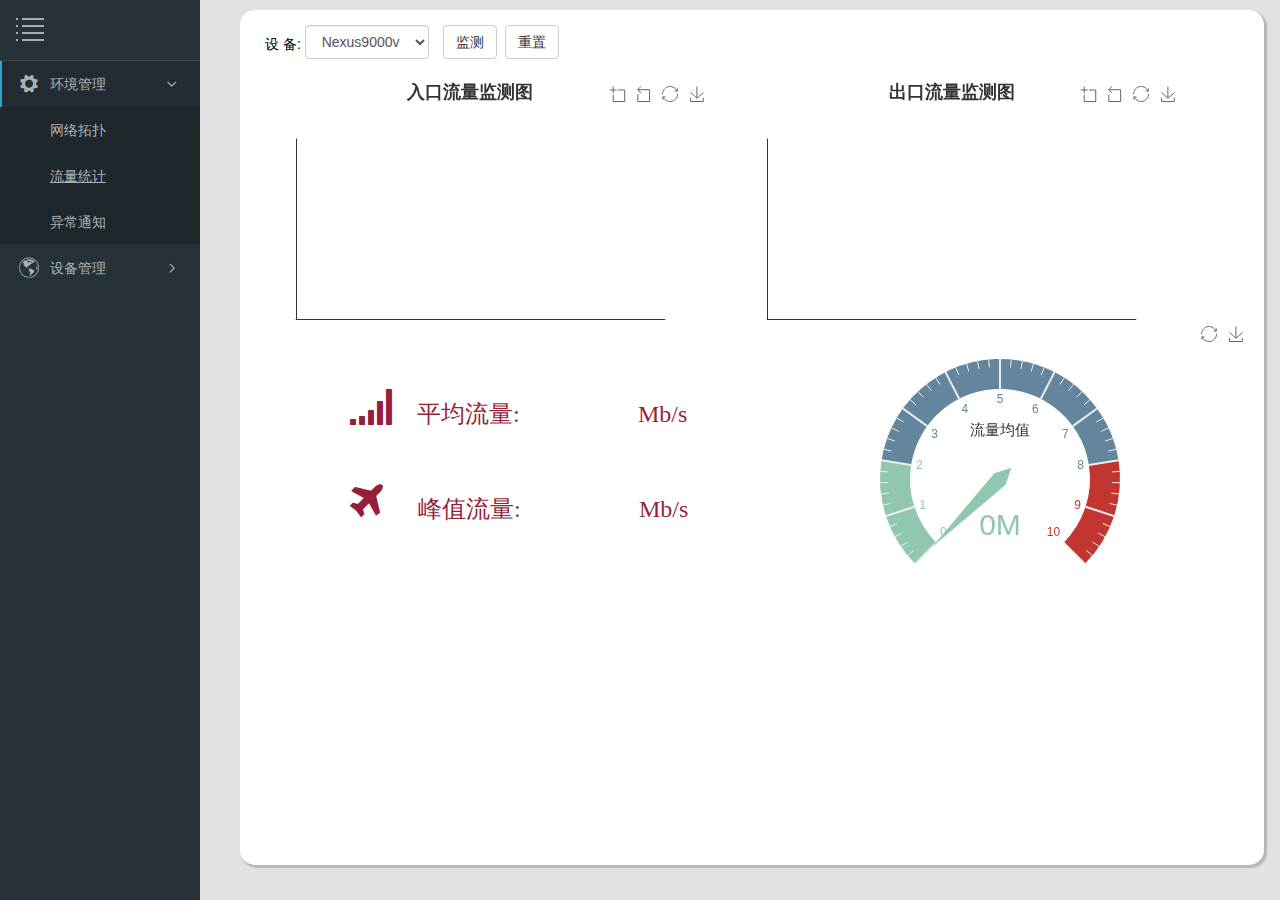
==== commit 640ed2f6: "新增拓扑发现及动态异常统计" ====
--- a/tongji.html
+++ b/tongji.html
@@ -104,7 +104,7 @@
                 </div>
             </div>
 
-            <div id="gauge-chart" style="width: 500px;height: 320px;margin-left: 0px;float: left"></div>
+            <div id="gauge-chart" style="width: 500px;height: 320px;margin-left: 0px;float: left;margin-top: -30px"></div>
 
         </div>
 
